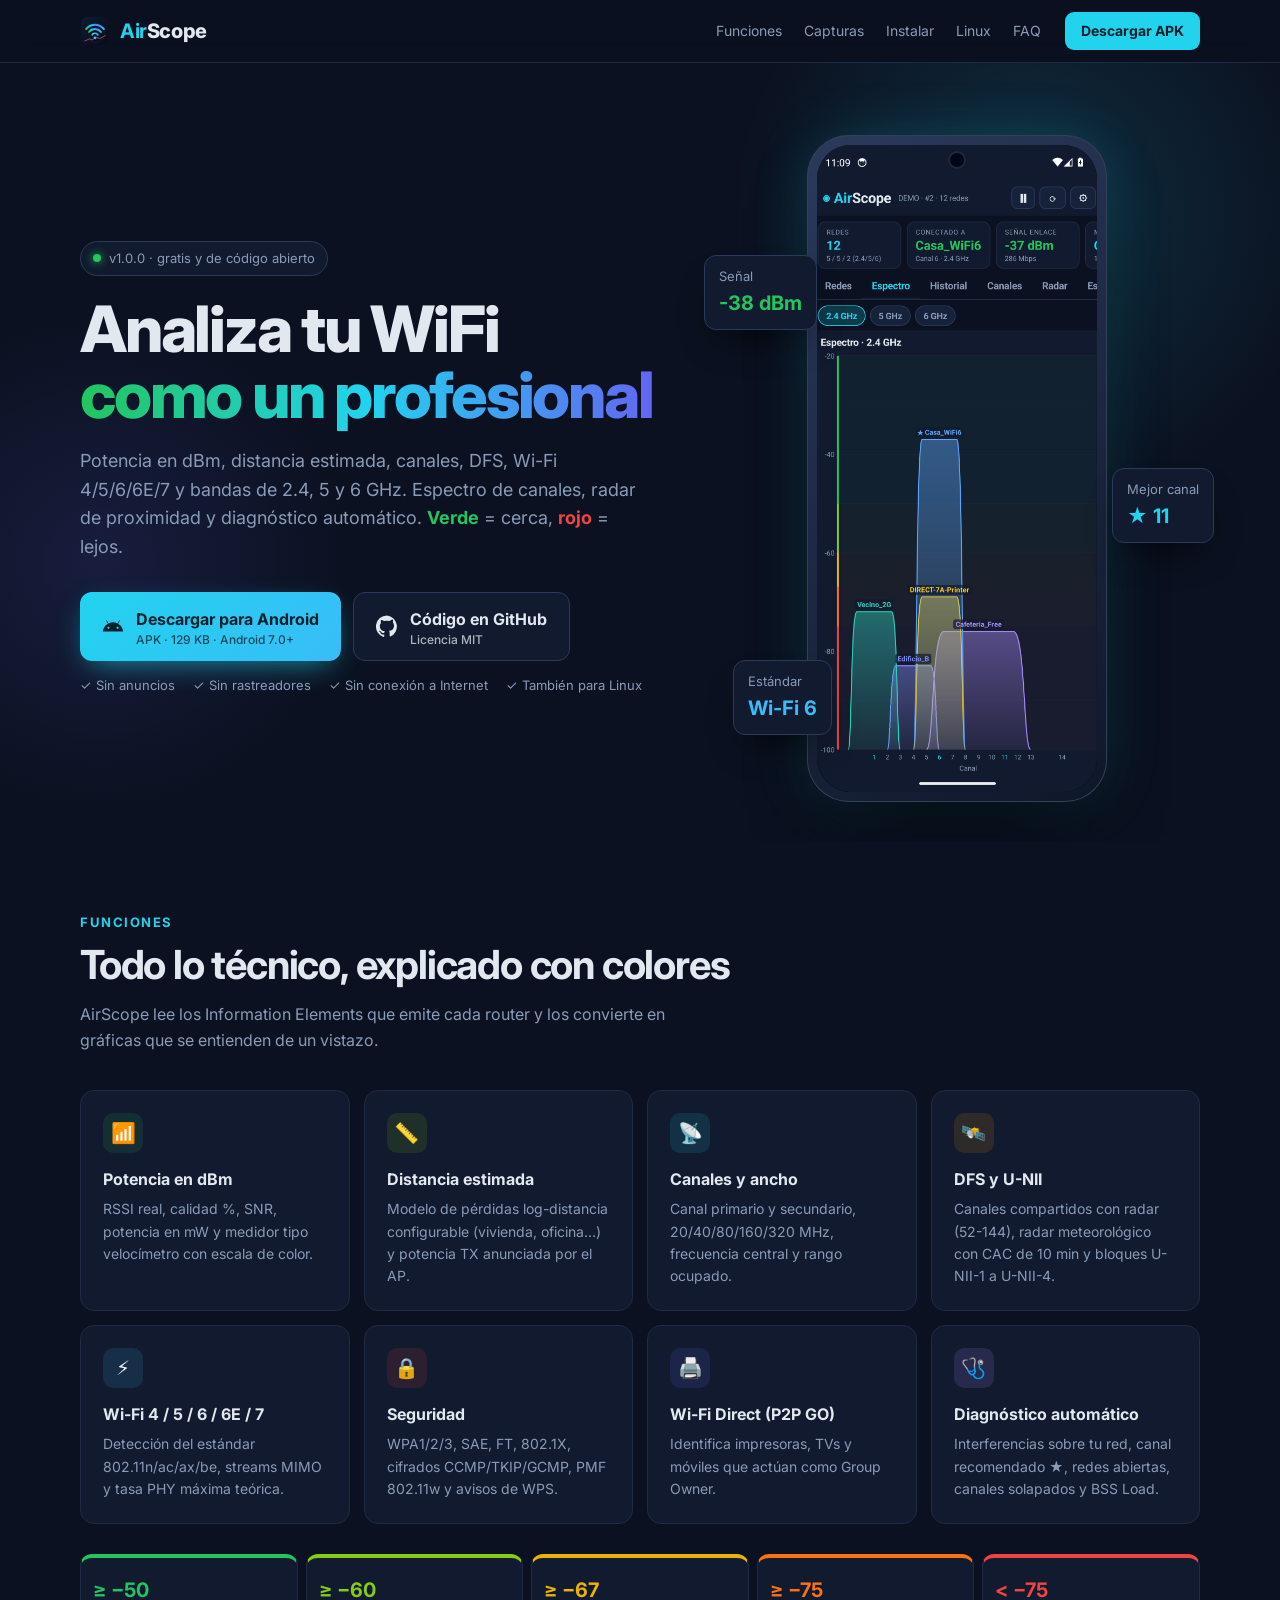
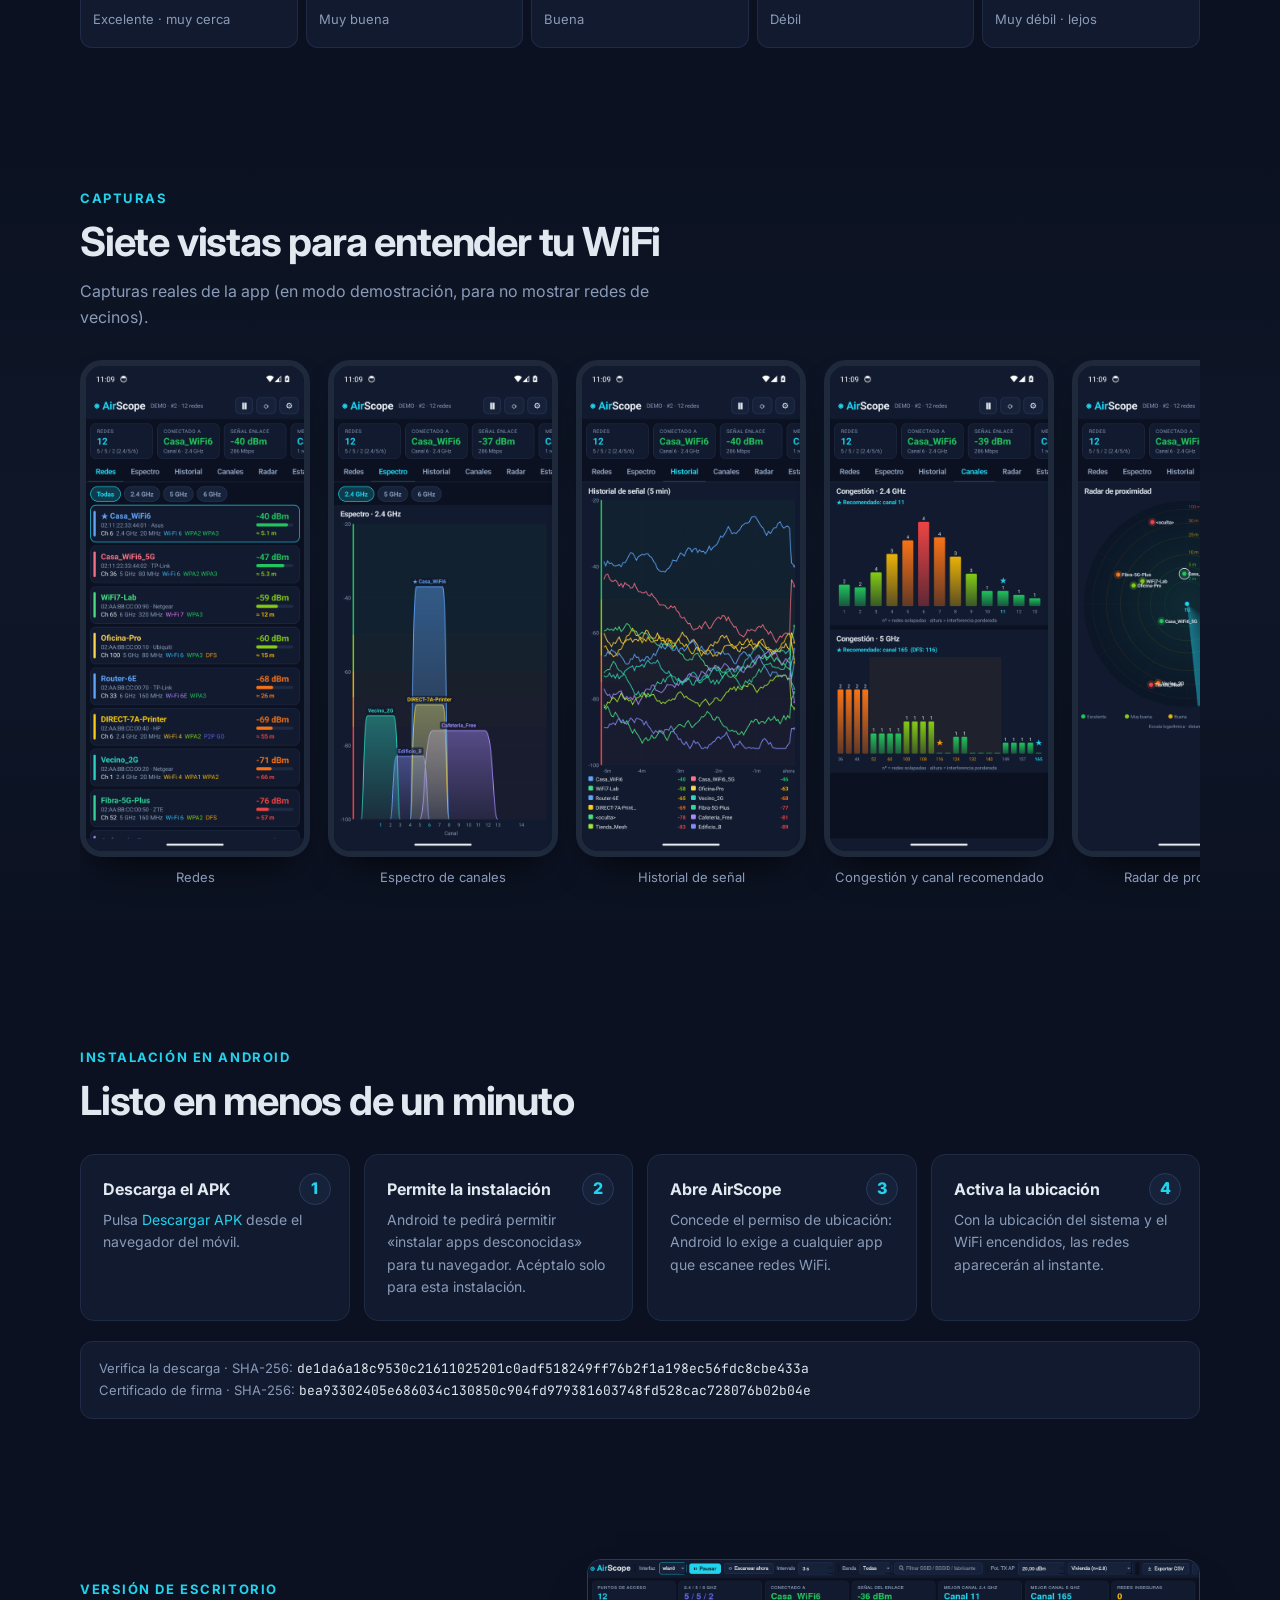
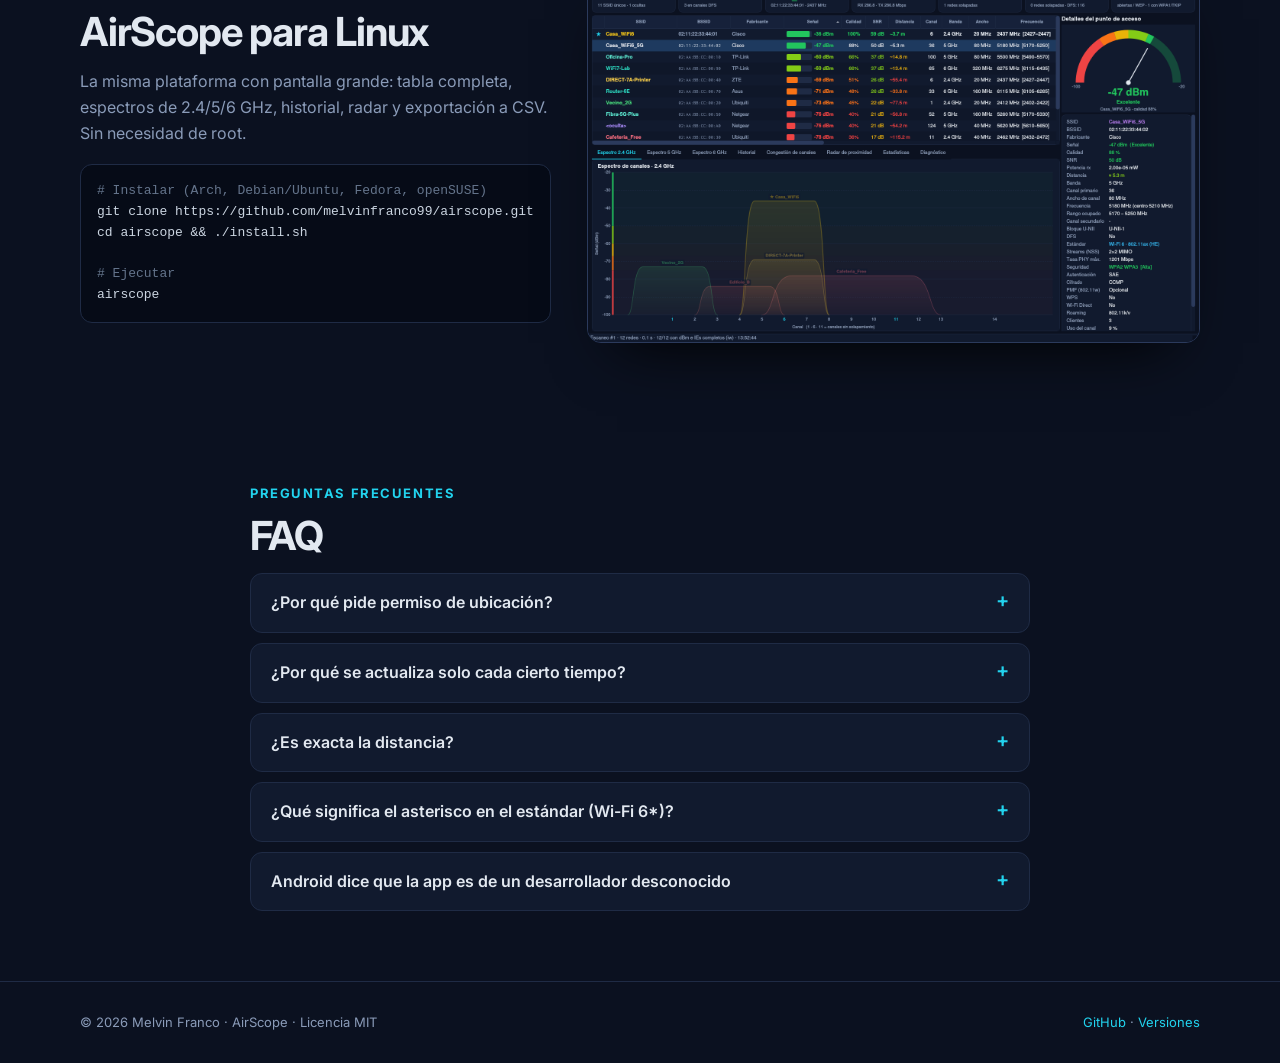
==== docs/index.html @ 92b48d52 "App Android de AirScope y web de descarga en GitHub Pages - App nativa Android (Java, sin dependenci" ====
<!doctype html>
<html lang="es">
<head>
<meta charset="utf-8">
<meta name="viewport" content="width=device-width, initial-scale=1">
<title>AirScope — Analizador WiFi para Android y Linux</title>
<meta name="description" content="AirScope: analizador WiFi profesional gratuito. dBm, distancia, canales, DFS, Wi-Fi 4/5/6/6E/7, 2.4/5/6 GHz, espectro, radar y diagnóstico. Descarga el APK para Android.">
<meta property="og:title" content="AirScope — Analizador WiFi">
<meta property="og:description" content="Analiza tu WiFi como un profesional: dBm, canales, DFS, Wi-Fi 6, espectro y radar.">
<meta property="og:image" content="app/t0.png">
<meta name="theme-color" content="#0b1120">
<link rel="icon" href="icon.svg" type="image/svg+xml">
<link rel="preconnect" href="https://fonts.googleapis.com">
<link rel="preconnect" href="https://fonts.gstatic.com" crossorigin>
<link href="https://fonts.googleapis.com/css2?family=Inter:wght@400;500;600;700;800&family=JetBrains+Mono:wght@400;600&display=swap" rel="stylesheet">
<style>
:root{
  --bg:#0b1120;--panel:#111a2e;--panel2:#16213a;--grid:#1f2b45;--grid2:#2b3a5c;
  --text:#e2e8f0;--dim:#8a9bb8;--accent:#22d3ee;--accent2:#6366f1;
  --good:#22c55e;--ok:#84cc16;--fair:#eab308;--weak:#f97316;--bad:#ef4444;--dfs:#f59e0b;
}
*{box-sizing:border-box;margin:0;padding:0}
html{scroll-behavior:smooth}
body{background:var(--bg);color:var(--text);font-family:Inter,system-ui,sans-serif;line-height:1.6;overflow-x:hidden}
a{color:inherit;text-decoration:none}
.wrap{max-width:1160px;margin:0 auto;padding:0 20px}
code,.mono{font-family:"JetBrains Mono",monospace}

/* nav */
nav{position:sticky;top:0;z-index:20;background:rgba(11,17,32,.82);backdrop-filter:blur(12px);border-bottom:1px solid var(--grid)}
nav .wrap{display:flex;align-items:center;gap:24px;height:62px}
.logo{display:flex;align-items:center;gap:10px;font-weight:800;font-size:20px;letter-spacing:-.02em}
.logo img{width:30px;height:30px}
.logo b{color:var(--accent)}
nav .links{display:flex;gap:22px;margin-left:auto;font-size:14px;color:var(--dim)}
nav .links a:hover{color:var(--text)}
nav .cta{padding:8px 16px;border-radius:9px;background:var(--accent);color:#04202a;font-weight:700;font-size:14px}
@media(max-width:760px){nav .links{display:none}nav .cta{margin-left:auto}}

/* hero */
.hero{position:relative;padding:72px 0 40px;overflow:hidden}
.hero::before{content:"";position:absolute;inset:-200px -100px auto auto;width:700px;height:700px;border-radius:50%;
  background:radial-gradient(circle,rgba(34,211,238,.16),transparent 60%);pointer-events:none}
.hero::after{content:"";position:absolute;left:-200px;top:200px;width:600px;height:600px;border-radius:50%;
  background:radial-gradient(circle,rgba(99,102,241,.14),transparent 60%);pointer-events:none}
.hero .wrap{display:grid;grid-template-columns:1.1fr .9fr;gap:40px;align-items:center;position:relative;z-index:1}
@media(max-width:900px){.hero .wrap{grid-template-columns:1fr}.phone-stage{order:-1}}
.badge{display:inline-flex;align-items:center;gap:8px;padding:6px 12px;border:1px solid var(--grid2);border-radius:999px;
  font-size:13px;color:var(--dim);background:var(--panel)}
.badge i{width:8px;height:8px;border-radius:50%;background:var(--good);box-shadow:0 0 10px var(--good)}
h1{font-size:clamp(38px,6vw,64px);line-height:1.04;letter-spacing:-.035em;font-weight:800;margin:20px 0 18px}
h1 .grad{background:linear-gradient(90deg,var(--good),var(--accent) 50%,var(--accent2));-webkit-background-clip:text;background-clip:text;color:transparent}
.lead{font-size:18px;color:var(--dim);max-width:560px}
.dl{display:flex;flex-wrap:wrap;gap:12px;margin:30px 0 14px}
.btn{display:inline-flex;align-items:center;gap:12px;padding:14px 22px;border-radius:12px;font-weight:700;font-size:16px;transition:transform .15s,box-shadow .15s}
.btn:hover{transform:translateY(-2px)}
.btn.primary{background:linear-gradient(135deg,#22d3ee,#38bdf8);color:#04202a;box-shadow:0 10px 30px -10px rgba(34,211,238,.7)}
.btn.ghost{border:1px solid var(--grid2);background:var(--panel)}
.btn svg{width:22px;height:22px;flex:none}
.btn small{display:block;font-weight:500;font-size:12px;opacity:.75;line-height:1.1}
.meta{font-size:13px;color:var(--dim);display:flex;flex-wrap:wrap;gap:6px 18px}
.meta span{display:inline-flex;align-items:center;gap:6px}

/* phone */
.phone-stage{display:flex;justify-content:center;position:relative}
.phone{width:min(300px,78vw);aspect-ratio:1080/2400;border-radius:42px;padding:10px;background:linear-gradient(145deg,#2b3a5c,#0f172a);
  box-shadow:0 40px 80px -30px rgba(0,0,0,.8),0 0 0 1px #334155 inset,0 0 60px -10px rgba(34,211,238,.25);position:relative}
.phone .screen{width:100%;height:100%;border-radius:34px;overflow:hidden;background:#000;position:relative}
.phone .screen img{position:absolute;inset:0;width:100%;height:100%;object-fit:cover;opacity:0;transition:opacity .8s}
.phone .screen img.on{opacity:1}
.phone::after{content:"";position:absolute;top:18px;left:50%;transform:translateX(-50%);width:14px;height:14px;border-radius:50%;background:#020617;box-shadow:0 0 0 2px #1e293b}
.floating{position:absolute;background:var(--panel);border:1px solid var(--grid2);border-radius:12px;padding:10px 14px;font-size:13px;box-shadow:0 20px 40px -20px #000}
.floating b{display:block;font-size:20px}
.f1{left:-10px;top:18%}.f2{right:-14px;top:50%}.f3{left:4%;bottom:10%}
@media(max-width:520px){.floating{display:none}}

/* sections */
section{padding:70px 0}
.eyebrow{color:var(--accent);font-weight:700;font-size:13px;letter-spacing:.12em;text-transform:uppercase}
h2{font-size:clamp(28px,4vw,40px);letter-spacing:-.03em;line-height:1.15;margin:10px 0 14px}
.sub{color:var(--dim);max-width:640px}

.grid{display:grid;grid-template-columns:repeat(auto-fill,minmax(250px,1fr));gap:14px;margin-top:36px}
.card{background:var(--panel);border:1px solid var(--grid);border-radius:14px;padding:22px;transition:border-color .2s}
.card:hover{border-color:var(--grid2)}
.card .ic{width:40px;height:40px;border-radius:10px;display:grid;place-items:center;margin-bottom:14px;font-size:20px}
.card h3{font-size:16px;margin-bottom:6px}
.card p{font-size:14px;color:var(--dim)}

/* scale */
.scale{display:grid;grid-template-columns:repeat(5,1fr);gap:8px;margin-top:30px}
.scale div{border-radius:12px;padding:16px 12px;background:var(--panel);border:1px solid var(--grid);border-top:4px solid}
.scale b{display:block;font-size:20px}
.scale span{font-size:13px;color:var(--dim)}
@media(max-width:700px){.scale{grid-template-columns:1fr 1fr}}

/* gallery */
.gallery{display:flex;gap:18px;overflow-x:auto;padding:30px 4px 20px;scroll-snap-type:x mandatory;scrollbar-width:thin;scrollbar-color:var(--grid2) transparent}
.gallery figure{flex:none;width:230px;scroll-snap-align:start}
.gallery img{width:100%;border-radius:22px;border:6px solid #1e293b;box-shadow:0 20px 40px -20px #000;display:block}
.gallery figcaption{text-align:center;font-size:13px;color:var(--dim);margin-top:10px}

/* steps */
.steps{display:grid;grid-template-columns:repeat(auto-fit,minmax(220px,1fr));gap:14px;margin-top:30px;counter-reset:s}
.step{background:var(--panel);border:1px solid var(--grid);border-radius:14px;padding:22px;position:relative}
.step::before{counter-increment:s;content:counter(s);position:absolute;top:18px;right:18px;width:30px;height:30px;border-radius:50%;
  display:grid;place-items:center;background:var(--panel2);color:var(--accent);font-weight:800;border:1px solid var(--grid2)}
.step h3{font-size:16px;margin-bottom:6px;padding-right:36px}
.step p{font-size:14px;color:var(--dim)}

.verify{margin-top:20px;background:var(--panel);border:1px solid var(--grid);border-radius:12px;padding:16px 18px;font-size:13px;color:var(--dim);overflow-wrap:anywhere}
.verify code{color:var(--text)}

/* desktop */
.desk{display:grid;grid-template-columns:1fr 1.3fr;gap:36px;align-items:center}
@media(max-width:900px){.desk{grid-template-columns:1fr}}
.desk img{width:100%;border-radius:14px;border:1px solid var(--grid2);box-shadow:0 30px 60px -30px #000}
pre{background:#060b17;border:1px solid var(--grid);border-radius:12px;padding:16px;font-size:13px;overflow-x:auto;margin-top:18px;color:#cbd5e1}
pre .c{color:#64748b}

/* faq */
details{background:var(--panel);border:1px solid var(--grid);border-radius:12px;padding:16px 20px;margin-top:10px}
summary{cursor:pointer;font-weight:600;list-style:none;display:flex;justify-content:space-between;gap:10px}
summary::after{content:"+";color:var(--accent);font-size:20px;line-height:1}
details[open] summary::after{content:"–"}
details p{color:var(--dim);font-size:14px;margin-top:10px}

footer{border-top:1px solid var(--grid);padding:30px 0;color:var(--dim);font-size:13px}
footer .wrap{display:flex;flex-wrap:wrap;gap:12px;justify-content:space-between}
footer a{color:var(--accent)}
</style>
</head>
<body>

<nav>
  <div class="wrap">
    <a class="logo" href="#"><img src="icon.svg" alt=""><span><b>Air</b>Scope</span></a>
    <div class="links">
      <a href="#funciones">Funciones</a>
      <a href="#capturas">Capturas</a>
      <a href="#instalar">Instalar</a>
      <a href="#escritorio">Linux</a>
      <a href="#faq">FAQ</a>
    </div>
    <a class="cta" href="AirScope.apk" download>Descargar APK</a>
  </div>
</nav>

<header class="hero">
  <div class="wrap">
    <div>
      <span class="badge"><i></i> v1.0.0 · gratis y de código abierto</span>
      <h1>Analiza tu WiFi<br><span class="grad">como un profesional</span></h1>
      <p class="lead">Potencia en dBm, distancia estimada, canales, DFS, Wi-Fi 4/5/6/6E/7 y bandas de 2.4, 5 y 6 GHz.
        Espectro de canales, radar de proximidad y diagnóstico automático. <b style="color:var(--good)">Verde</b> = cerca,
        <b style="color:var(--bad)">rojo</b> = lejos.</p>
      <div class="dl">
        <a class="btn primary" href="AirScope.apk" download>
          <svg viewBox="0 0 24 24" fill="currentColor"><path d="M17.6 9.48l1.84-3.18a.38.38 0 00-.66-.38l-1.86 3.22a11.4 11.4 0 00-9.84 0L5.22 5.92a.38.38 0 10-.66.38L6.4 9.48A10.8 10.8 0 001 18h22a10.8 10.8 0 00-5.4-8.52zM7 15.25a1.25 1.25 0 110-2.5 1.25 1.25 0 010 2.5zm10 0a1.25 1.25 0 110-2.5 1.25 1.25 0 010 2.5z"/></svg>
          <span>Descargar para Android<small>APK · <span id="size">129 KB</span> · Android 7.0+</small></span>
        </a>
        <a class="btn ghost" href="https://github.com/melvinfranco99/airscope">
          <svg viewBox="0 0 24 24" fill="currentColor"><path d="M12 .5a12 12 0 00-3.8 23.4c.6.1.8-.3.8-.6v-2c-3.3.7-4-1.6-4-1.6-.6-1.4-1.4-1.8-1.4-1.8-1-.7.1-.7.1-.7 1.2.1 1.8 1.2 1.8 1.2 1 1.8 2.8 1.3 3.5 1 .1-.8.4-1.3.7-1.6-2.7-.3-5.5-1.3-5.5-6 0-1.3.5-2.4 1.2-3.2-.1-.3-.5-1.5.1-3.2 0 0 1-.3 3.3 1.2a11.5 11.5 0 016 0C17.3 4.7 18.3 5 18.3 5c.6 1.7.2 2.9.1 3.2.8.8 1.2 1.9 1.2 3.2 0 4.6-2.8 5.6-5.5 5.9.4.4.8 1.1.8 2.2v3.3c0 .3.2.7.8.6A12 12 0 0012 .5z"/></svg>
          <span>Código en GitHub<small>Licencia MIT</small></span>
        </a>
      </div>
      <div class="meta">
        <span>✓ Sin anuncios</span><span>✓ Sin rastreadores</span><span>✓ Sin conexión a Internet</span><span>✓ También para Linux</span>
      </div>
    </div>
    <div class="phone-stage">
      <div class="phone"><div class="screen" id="screen">
        <img class="on" src="app/t0.png" alt="Lista de redes WiFi en AirScope">
        <img src="app/t1.png" alt="Espectro de canales 2.4 GHz">
        <img src="app/t4.png" alt="Radar de proximidad">
        <img src="app/t3.png" alt="Congestión de canales">
        <img src="app/detail.png" alt="Detalle de un punto de acceso">
      </div></div>
      <div class="floating f1"><span style="color:var(--dim)">Señal</span><b style="color:var(--good)">-38 dBm</b></div>
      <div class="floating f2"><span style="color:var(--dim)">Mejor canal</span><b style="color:var(--accent)">★ 11</b></div>
      <div class="floating f3"><span style="color:var(--dim)">Estándar</span><b style="color:#38bdf8">Wi-Fi 6</b></div>
    </div>
  </div>
</header>

<section id="funciones">
  <div class="wrap">
    <div class="eyebrow">Funciones</div>
    <h2>Todo lo técnico, explicado con colores</h2>
    <p class="sub">AirScope lee los Information Elements que emite cada router y los convierte en gráficas que se entienden de un vistazo.</p>
    <div class="grid">
      <div class="card"><div class="ic" style="background:rgba(34,197,94,.12)">📶</div><h3>Potencia en dBm</h3><p>RSSI real, calidad %, SNR, potencia en mW y medidor tipo velocímetro con escala de color.</p></div>
      <div class="card"><div class="ic" style="background:rgba(132,204,22,.12)">📏</div><h3>Distancia estimada</h3><p>Modelo de pérdidas log-distancia configurable (vivienda, oficina…) y potencia TX anunciada por el AP.</p></div>
      <div class="card"><div class="ic" style="background:rgba(34,211,238,.12)">📡</div><h3>Canales y ancho</h3><p>Canal primario y secundario, 20/40/80/160/320 MHz, frecuencia central y rango ocupado.</p></div>
      <div class="card"><div class="ic" style="background:rgba(245,158,11,.12)">🛰️</div><h3>DFS y U-NII</h3><p>Canales compartidos con radar (52-144), radar meteorológico con CAC de 10 min y bloques U-NII-1 a U-NII-4.</p></div>
      <div class="card"><div class="ic" style="background:rgba(56,189,248,.12)">⚡</div><h3>Wi-Fi 4 / 5 / 6 / 6E / 7</h3><p>Detección del estándar 802.11n/ac/ax/be, streams MIMO y tasa PHY máxima teórica.</p></div>
      <div class="card"><div class="ic" style="background:rgba(239,68,68,.12)">🔒</div><h3>Seguridad</h3><p>WPA1/2/3, SAE, FT, 802.1X, cifrados CCMP/TKIP/GCMP, PMF 802.11w y avisos de WPS.</p></div>
      <div class="card"><div class="ic" style="background:rgba(99,102,241,.14)">🖨️</div><h3>Wi-Fi Direct (P2P GO)</h3><p>Identifica impresoras, TVs y móviles que actúan como Group Owner.</p></div>
      <div class="card"><div class="ic" style="background:rgba(167,139,250,.14)">🩺</div><h3>Diagnóstico automático</h3><p>Interferencias sobre tu red, canal recomendado ★, redes abiertas, canales solapados y BSS Load.</p></div>
    </div>

    <div class="scale">
      <div style="border-top-color:var(--good)"><b style="color:var(--good)">≥ −50</b><span>Excelente · muy cerca</span></div>
      <div style="border-top-color:var(--ok)"><b style="color:var(--ok)">≥ −60</b><span>Muy buena</span></div>
      <div style="border-top-color:var(--fair)"><b style="color:var(--fair)">≥ −67</b><span>Buena</span></div>
      <div style="border-top-color:var(--weak)"><b style="color:var(--weak)">≥ −75</b><span>Débil</span></div>
      <div style="border-top-color:var(--bad)"><b style="color:var(--bad)">&lt; −75</b><span>Muy débil · lejos</span></div>
    </div>
  </div>
</section>

<section id="capturas" style="background:linear-gradient(180deg,transparent,rgba(17,26,46,.6),transparent)">
  <div class="wrap">
    <div class="eyebrow">Capturas</div>
    <h2>Siete vistas para entender tu WiFi</h2>
    <p class="sub">Capturas reales de la app (en modo demostración, para no mostrar redes de vecinos).</p>
    <div class="gallery">
      <figure><img loading="lazy" src="app/t0.png" alt=""><figcaption>Redes</figcaption></figure>
      <figure><img loading="lazy" src="app/t1.png" alt=""><figcaption>Espectro de canales</figcaption></figure>
      <figure><img loading="lazy" src="app/t2.png" alt=""><figcaption>Historial de señal</figcaption></figure>
      <figure><img loading="lazy" src="app/t3.png" alt=""><figcaption>Congestión y canal recomendado</figcaption></figure>
      <figure><img loading="lazy" src="app/t4.png" alt=""><figcaption>Radar de proximidad</figcaption></figure>
      <figure><img loading="lazy" src="app/t5.png" alt=""><figcaption>Estadísticas</figcaption></figure>
      <figure><img loading="lazy" src="app/t6.png" alt=""><figcaption>Diagnóstico</figcaption></figure>
      <figure><img loading="lazy" src="app/detail.png" alt=""><figcaption>Detalle del punto de acceso</figcaption></figure>
    </div>
  </div>
</section>

<section id="instalar">
  <div class="wrap">
    <div class="eyebrow">Instalación en Android</div>
    <h2>Listo en menos de un minuto</h2>
    <div class="steps">
      <div class="step"><h3>Descarga el APK</h3><p>Pulsa <a href="AirScope.apk" download style="color:var(--accent)">Descargar APK</a> desde el navegador del móvil.</p></div>
      <div class="step"><h3>Permite la instalación</h3><p>Android te pedirá permitir «instalar apps desconocidas» para tu navegador. Acéptalo solo para esta instalación.</p></div>
      <div class="step"><h3>Abre AirScope</h3><p>Concede el permiso de ubicación: Android lo exige a cualquier app que escanee redes WiFi.</p></div>
      <div class="step"><h3>Activa la ubicación</h3><p>Con la ubicación del sistema y el WiFi encendidos, las redes aparecerán al instante.</p></div>
    </div>
    <div class="verify">
      Verifica la descarga · SHA-256: <code id="sha">de1da6a18c9530c21611025201c0adf518249ff76b2f1a198ec56fdc8cbe433a</code><br>
      Certificado de firma · SHA-256: <code>bea93302405e686034c130850c904fd979381603748fd528cac728076b02b04e</code>
    </div>
  </div>
</section>

<section id="escritorio">
  <div class="wrap desk">
    <div>
      <div class="eyebrow">Versión de escritorio</div>
      <h2>AirScope para Linux</h2>
      <p class="sub">La misma plataforma con pantalla grande: tabla completa, espectros de 2.4/5/6 GHz, historial, radar y exportación a CSV. Sin necesidad de root.</p>
<pre><span class="c"># Instalar (Arch, Debian/Ubuntu, Fedora, openSUSE)</span>
git clone https://github.com/melvinfranco99/airscope.git
cd airscope && ./install.sh

<span class="c"># Ejecutar</span>
airscope</pre>
    </div>
    <img loading="lazy" src="spectrum24.png" alt="AirScope de escritorio en Linux">
  </div>
</section>

<section id="faq">
  <div class="wrap" style="max-width:820px">
    <div class="eyebrow">Preguntas frecuentes</div>
    <h2>FAQ</h2>
    <details><summary>¿Por qué pide permiso de ubicación?</summary><p>Android considera que la lista de redes WiFi cercanas puede revelar tu ubicación, por eso obliga a cualquier app que escanee WiFi a pedir ese permiso. AirScope no tiene permiso de Internet: nada sale de tu teléfono.</p></details>
    <details><summary>¿Por qué se actualiza solo cada cierto tiempo?</summary><p>Desde Android 9 el sistema limita los escaneos a 4 cada 2 minutos por app. Puedes desactivar «Limitación de búsqueda de Wi-Fi» en las Opciones de desarrollador para escanear cada pocos segundos.</p></details>
    <details><summary>¿Es exacta la distancia?</summary><p>Es una estimación con un modelo físico de pérdidas. Paredes, muebles y orientación de antenas alteran el resultado; úsala como referencia de cerca/lejos. Puedes ajustar el entorno en ⚙ Ajustes.</p></details>
    <details><summary>¿Qué significa el asterisco en el estándar (Wi-Fi 6*)?</summary><p>Que se ha estimado por el ancho de canal porque el sistema no proporcionó los Information Elements (ocurre en Android 10 o anterior).</p></details>
    <details><summary>Android dice que la app es de un desarrollador desconocido</summary><p>Es normal en apps que no se descargan desde Google Play. El APK está firmado y el código fuente completo está en GitHub para que puedas revisarlo o compilarlo tú mismo.</p></details>
  </div>
</section>

<footer>
  <div class="wrap">
    <span>© 2026 Melvin Franco · AirScope · Licencia MIT</span>
    <span><a href="https://github.com/melvinfranco99/airscope">GitHub</a> · <a href="https://github.com/melvinfranco99/airscope/releases">Versiones</a></span>
  </div>
</footer>

<script>
  // Carrusel del teléfono
  (function(){
    var imgs=document.querySelectorAll('#screen img'),i=0;
    setInterval(function(){imgs[i].classList.remove('on');i=(i+1)%imgs.length;imgs[i].classList.add('on');},3200);
  })();
</script>
</body>
</html>
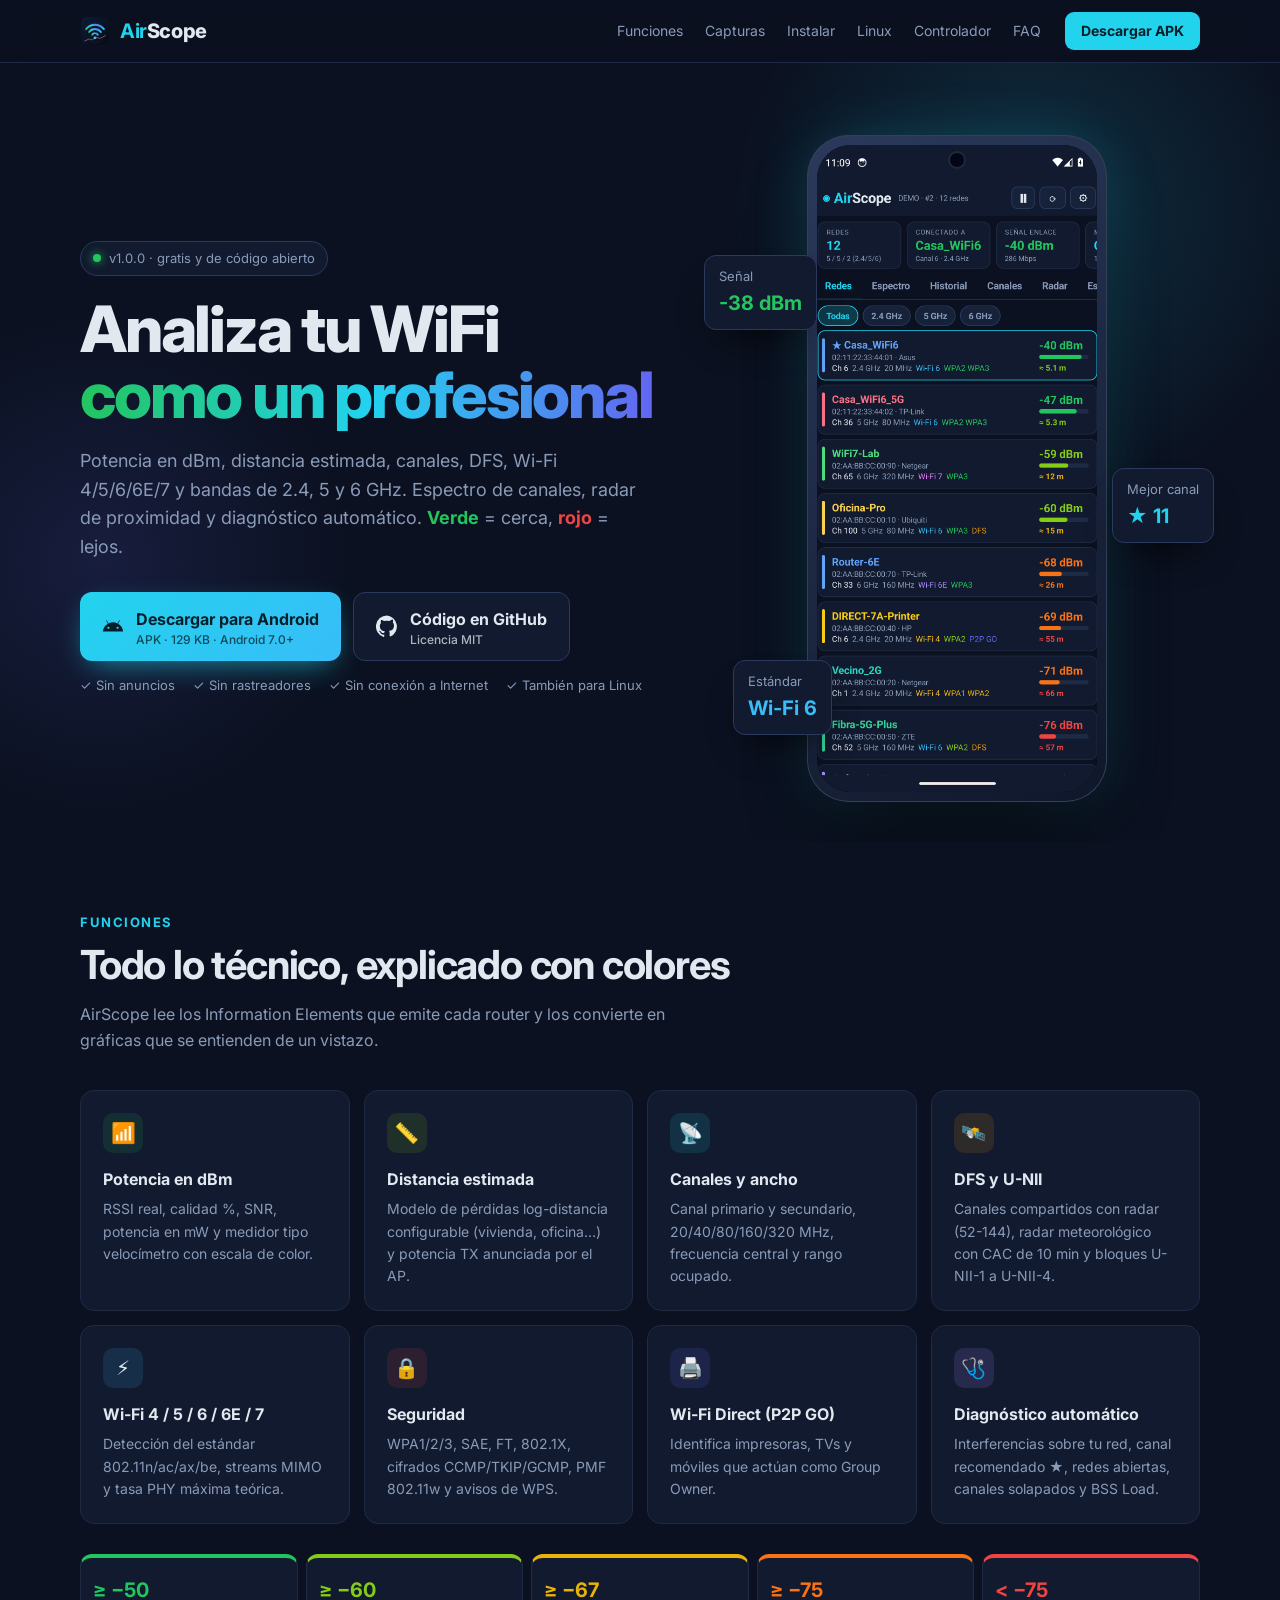
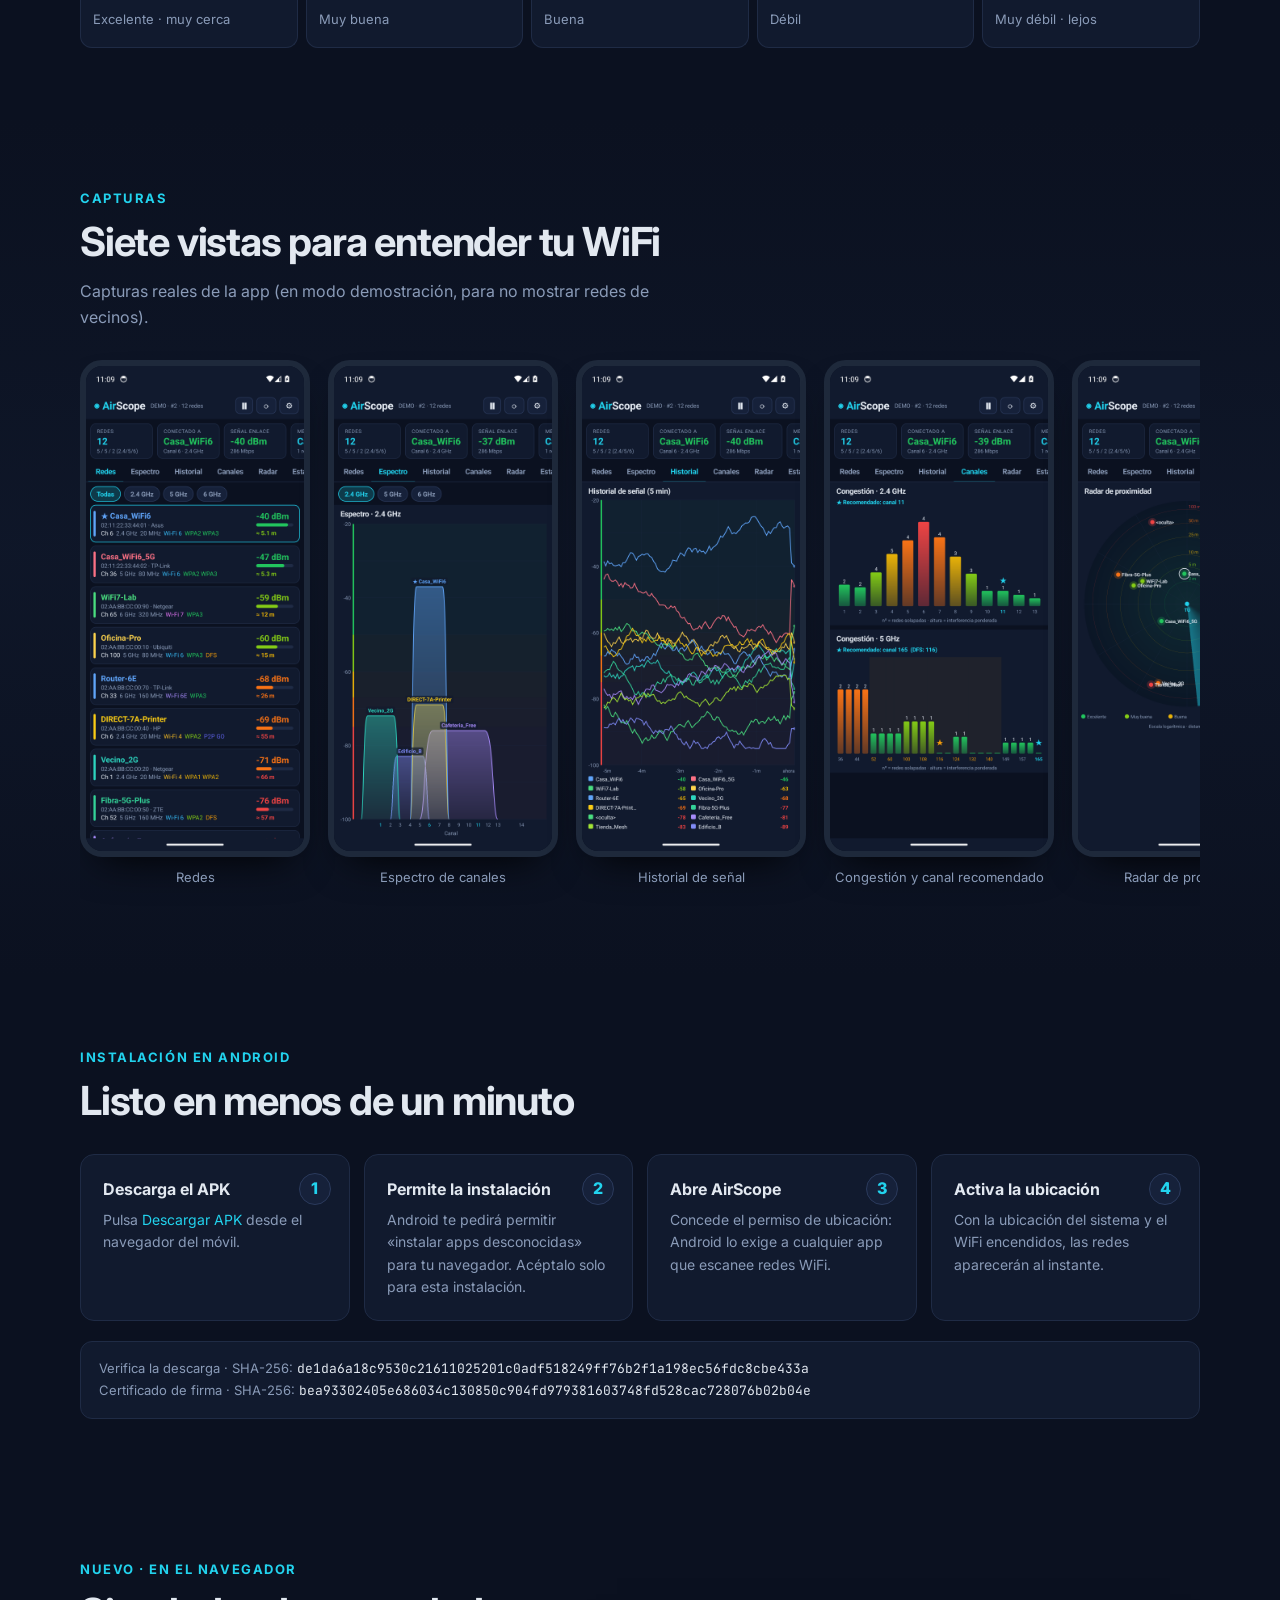
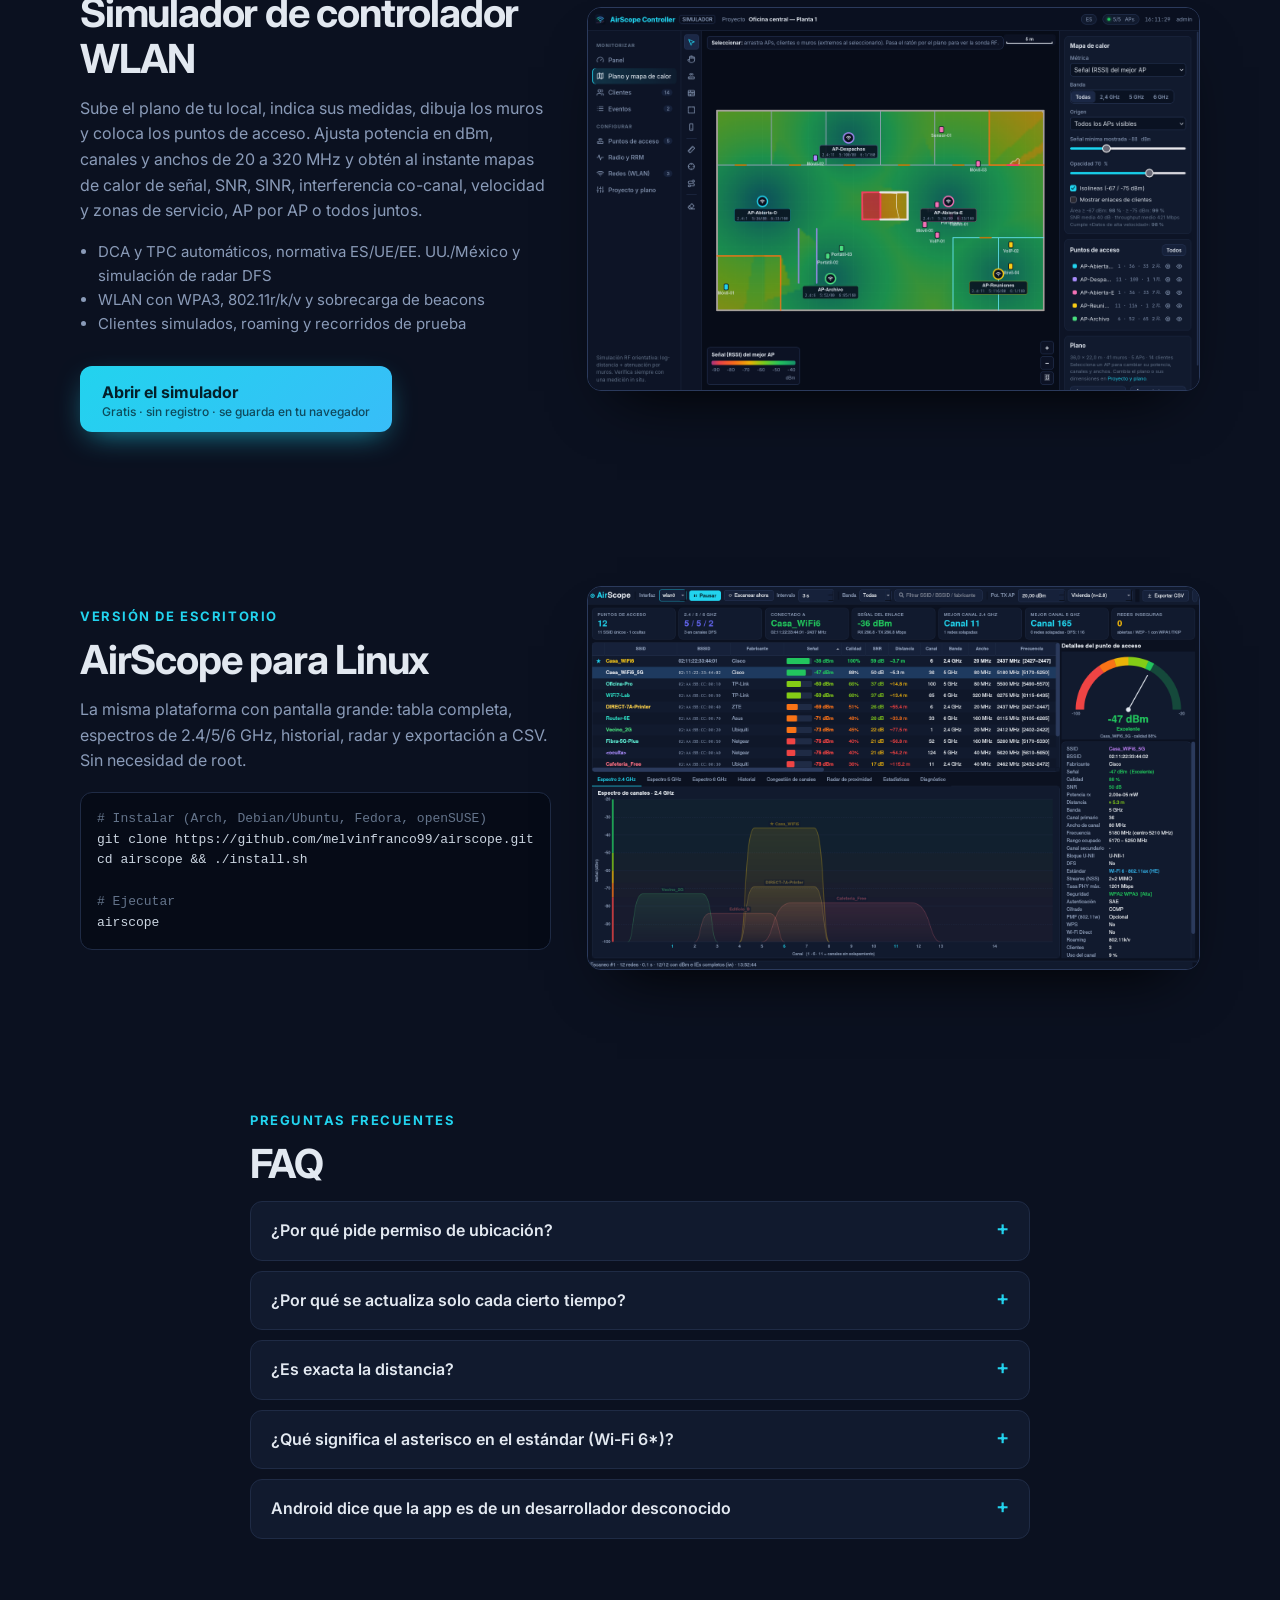
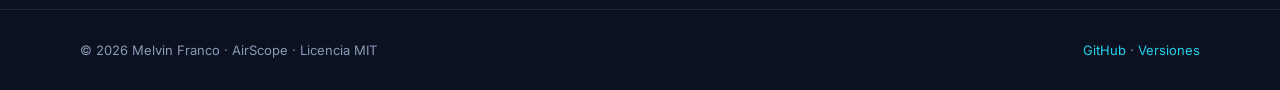
==== commit 5057bbca: "Simulador de controlador WLAN: web en GitHub Pages y ventana en la app de escritorio Plano con dimen" ====
--- a/docs/index.html
+++ b/docs/index.html
@@ -140,6 +140,7 @@
       <a href="#capturas">Capturas</a>
       <a href="#instalar">Instalar</a>
       <a href="#escritorio">Linux</a>
+      <a href="controller/">Controlador</a>
       <a href="#faq">FAQ</a>
     </div>
     <a class="cta" href="AirScope.apk" download>Descargar APK</a>
@@ -244,6 +245,25 @@
   </div>
 </section>
 
+<section id="controlador">
+  <div class="wrap desk">
+    <div>
+      <div class="eyebrow">Nuevo · en el navegador</div>
+      <h2>Simulador de controlador WLAN</h2>
+      <p class="sub">Sube el plano de tu local, indica sus medidas, dibuja los muros y coloca los puntos de acceso.
+        Ajusta potencia en dBm, canales y anchos de 20 a 320 MHz y obtén al instante mapas de calor de señal, SNR, SINR,
+        interferencia co-canal, velocidad y zonas de servicio, AP por AP o todos juntos.</p>
+      <ul style="color:var(--dim);margin:16px 0 0 18px;font-size:15px">
+        <li>DCA y TPC automáticos, normativa ES/UE/EE.&nbsp;UU./México y simulación de radar DFS</li>
+        <li>WLAN con WPA3, 802.11r/k/v y sobrecarga de beacons</li>
+        <li>Clientes simulados, roaming y recorridos de prueba</li>
+      </ul>
+      <div class="dl"><a class="btn primary" href="controller/"><span>Abrir el simulador<small>Gratis · sin registro · se guarda en tu navegador</small></span></a></div>
+    </div>
+    <a href="controller/"><img src="controller.png" alt="Simulador de controlador WLAN de AirScope con mapa de calor" loading="lazy"></a>
+  </div>
+</section>
+
 <section id="escritorio">
   <div class="wrap desk">
     <div>
